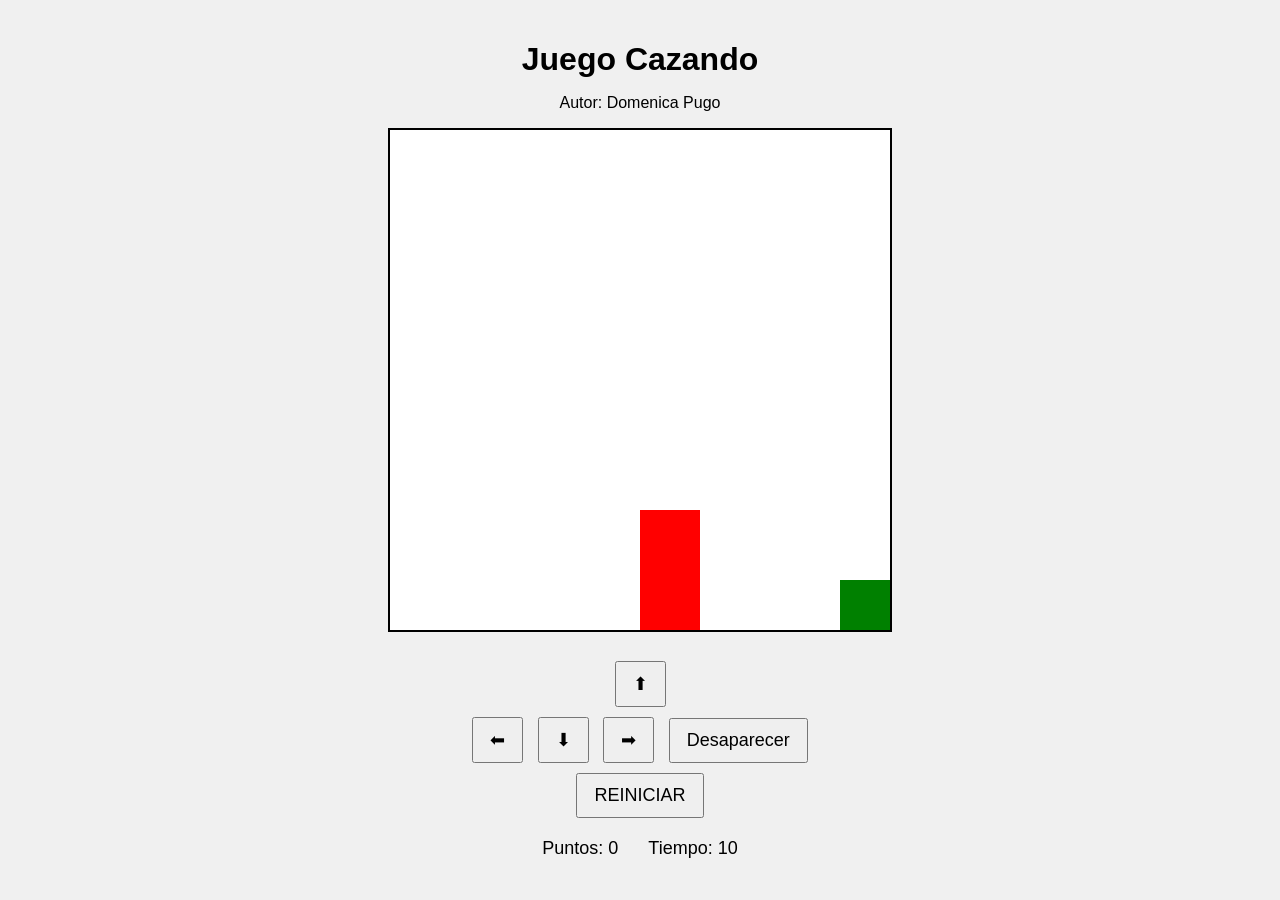
==== index.html @ c786d59f "Cambio nombre" ====
<!DOCTYPE html>
<html>
<head>
  <title>Juego Cazando</title>
  <script src="utils.js"></script>
  <link rel="stylesheet" href="cazando.css"/>
 
</head>
<body onload="iniciarJuego();">

  <h1>Juego Cazando</h1>
  <p>Autor: Domenica Pugo</p>
  <canvas id="areaJuego" width="500" height="500"></canvas>

  <div class="controles">
    <button onclick="moverArriba();">⬆</button>
    <br>
    <button onclick="moverIzquierda();">⬅</button>
    <button onclick="moverAbajo();">⬇</button>
    <button onclick="moverDerecha();">➡</button>
    <button onclick="desaparecerPersonaje();">Desaparecer</button>

    <br>
    <button onclick="reiniciar();">REINICIAR</button>
  </div>


  <div class="panel">
    <span>Puntos: <span id="puntos">0</span></span>
    <span>Tiempo: <span id="tiempo">10</span></span>
  </div>

  <p id="mensaje"></p>

  <script src="cazando.js"></script>
</body>
</html>
---- cazando.css ----
body {
  text-align: center;
  font-family: Arial, sans-serif;
  background: #f0f0f0;
  margin: 0;
  padding: 20px;
}

h1 {
  margin-bottom: 5px;
}

.panel {
  margin: 15px 0;
  font-size: 18px;
  display: flex;
  justify-content: center;
  gap: 30px;
}

canvas {
  background: white;
  border: 2px solid black;
}

.controles {
  margin-top: 20px;
}

button {
  margin: 5px;
  padding: 10px 16px;
  font-size: 18px;
  cursor: pointer;
}

#mensaje {
  font-size: 20px;
  font-weight: bold;
  color: darkred;
  margin-top: 15px;
}
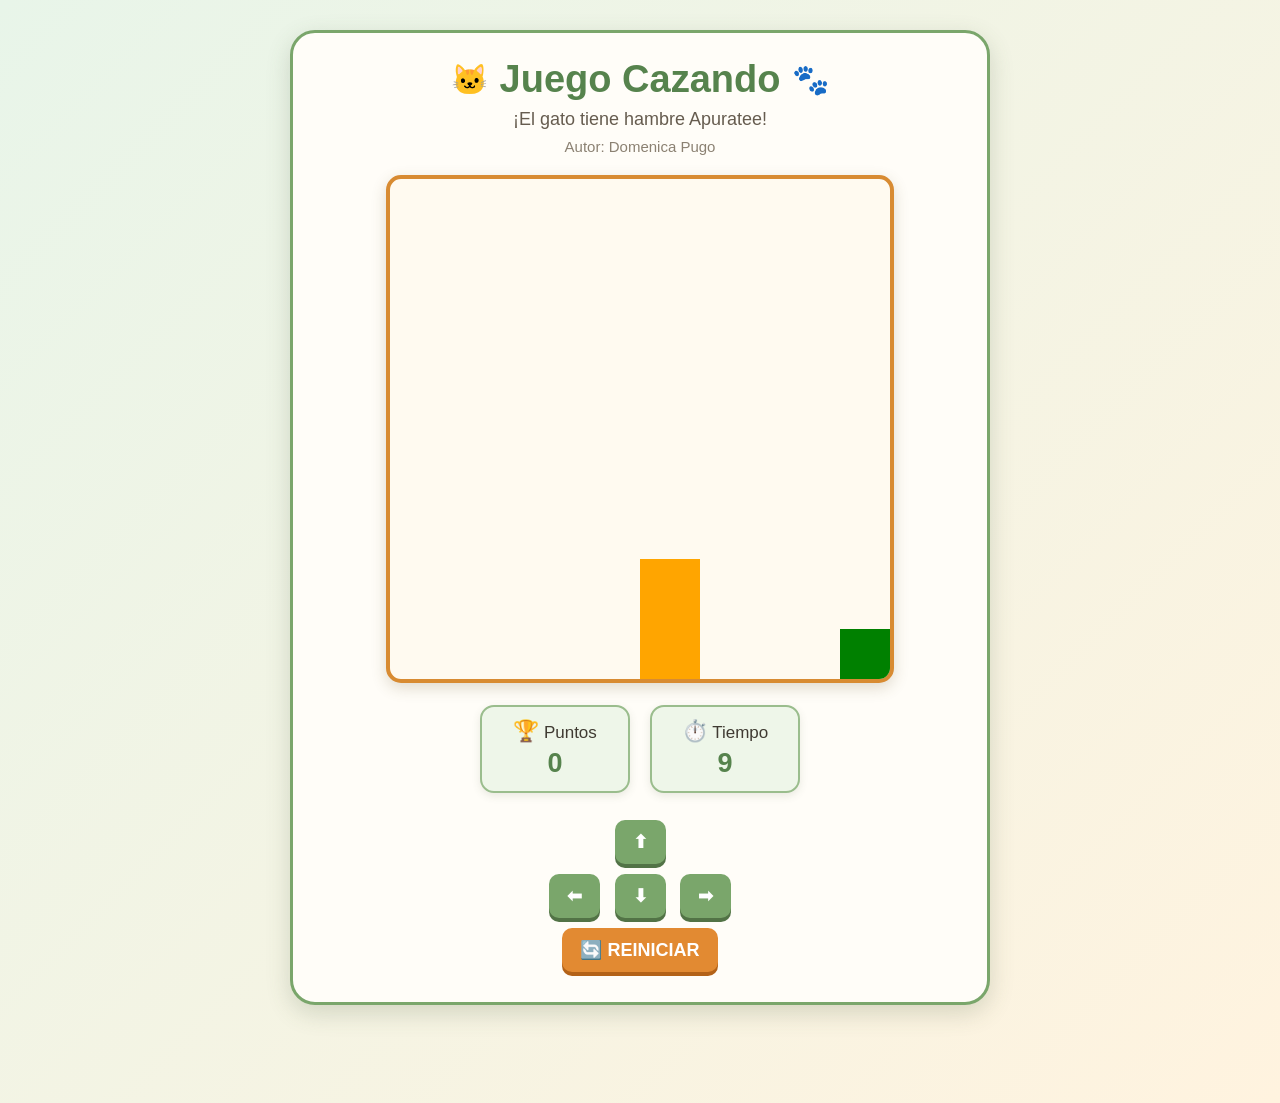
==== commit 0c2fd572: "Cambios en la parte estetica con ayuda de chatGPT" ====
--- a/index.html
+++ b/index.html
@@ -1,37 +1,74 @@
 <!DOCTYPE html>
 <html>
+
 <head>
   <title>Juego Cazando</title>
+
   <script src="utils.js"></script>
   <link rel="stylesheet" href="cazando.css"/>
- 
+
 </head>
+
 <body onload="iniciarJuego();">
 
-  <h1>Juego Cazando</h1>
-  <p>Autor: Domenica Pugo</p>
-  <canvas id="areaJuego" width="500" height="500"></canvas>
+  <div class="contenedor">
 
-  <div class="controles">
-    <button onclick="moverArriba();">⬆</button>
-    <br>
+    <div class="encabezado">
+      <div class="titulo">
+        🐱
+        <h1>Juego Cazando</h1>
+        🐾
+      </div>
+
+      <p>¡El gato tiene hambre Apuratee!</p>
+      <p class="autor">Autor: Domenica Pugo</p>
+    </div>
+
+    <div class="juego">
+      <canvas id="areaJuego" width="500" height="500"></canvas>
+    </div>
+
+    <div class="panel">
+
+      <div class="dato">
+        <span>🏆</span>
+        <span>Puntos</span>
+        <strong id="puntos">0</strong>
+      </div>
+
+      <div class="dato">
+        <span>⏱️</span>
+        <span>Tiempo</span>
+        <strong id="tiempo">10</strong>
+      </div>
+
+    </div>
+
+    <div class="controles">
+
+  <button onclick="moverArriba();">⬆</button>
+
+  <div>
     <button onclick="moverIzquierda();">⬅</button>
     <button onclick="moverAbajo();">⬇</button>
     <button onclick="moverDerecha();">➡</button>
-    <button onclick="desaparecerPersonaje();">Desaparecer</button>
-
-    <br>
-    <button onclick="reiniciar();">REINICIAR</button>
   </div>
 
+  <button class="boton-reiniciar"
+          onclick="reiniciar();">
+    🔄 REINICIAR
+  </button>
 
-  <div class="panel">
-    <span>Puntos: <span id="puntos">0</span></span>
-    <span>Tiempo: <span id="tiempo">10</span></span>
+</div>
+
+    </div>
+
+    <p id="mensaje"></p>
+
   </div>
 
-  <p id="mensaje"></p>
+  <script src="cazando.js"></script>
 
-  <script src="cazando.js"></script>
 </body>
+
 </html>
--- a/cazando.css
+++ b/cazando.css
@@ -1,42 +1,185 @@
+* {
+  box-sizing: border-box;
+}
+
 body {
   text-align: center;
   font-family: Arial, sans-serif;
-  background: #f0f0f0;
+  background: linear-gradient(135deg, #e8f5e9, #fff3df);
+  color: #3f3a32;
   margin: 0;
-  padding: 20px;
+  padding: 30px 20px;
+  min-height: 100vh;
 }
 
-h1 {
-  margin-bottom: 5px;
+.contenedor {
+  max-width: 700px;
+  margin: 0 auto;
+  padding: 25px;
+  background-color: #fffdf8;
+  border: 3px solid #7aa66b;
+  border-radius: 25px;
+  box-shadow: 0 8px 25px rgba(70, 90, 60, 0.20);
 }
 
-.panel {
-  margin: 15px 0;
-  font-size: 18px;
+/* ENCABEZADO */
+
+.encabezado {
+  margin-bottom: 20px;
+}
+
+.titulo {
   display: flex;
   justify-content: center;
-  gap: 30px;
+  align-items: center;
+  gap: 12px;
+}
+
+.titulo h1 {
+  margin: 0;
+  font-size: 38px;
+  color: #56834d;
+}
+
+.titulo {
+  font-size: 30px;
+}
+
+.encabezado p {
+  margin: 8px 0;
+  font-size: 18px;
+  color: #665c4f;
+}
+
+.encabezado .autor {
+  font-size: 15px;
+  color: #8b8172;
+}
+
+/* JUEGO */
+
+.juego {
+  padding: 0;
+  background-color: transparent;
 }
 
 canvas {
-  background: white;
-  border: 2px solid black;
+  background-color: #fffaf0;
+  border: 4px solid #d88b32;
+  border-radius: 15px;
+  display: block;
+  margin: 0 auto;
+  max-width: 100%;
+  box-shadow: 0 5px 15px rgba(100, 80, 40, 0.20);
 }
+
+/* PANEL */
+
+.panel {
+  display: flex;
+  justify-content: center;
+  gap: 20px;
+  margin: 22px 0;
+}
+
+.dato {
+  min-width: 150px;
+  padding: 12px 20px;
+  background-color: #eef6e9;
+  border: 2px solid #9abd8d;
+  border-radius: 14px;
+  font-size: 17px;
+  box-shadow: 0 3px 8px rgba(70, 90, 60, 0.12);
+}
+
+.dato span:first-child {
+  font-size: 21px;
+}
+
+.dato strong {
+  display: block;
+  margin-top: 5px;
+  font-size: 27px;
+  color: #56834d;
+}
+
+/* CONTROLES */
 
 .controles {
   margin-top: 20px;
 }
 
-button {
+.controles button {
   margin: 5px;
-  padding: 10px 16px;
+  padding: 11px 18px;
   font-size: 18px;
+  font-weight: bold;
+  border: none;
+  border-radius: 10px;
+  background-color: #7aa66b;
+  color: white;
   cursor: pointer;
+  box-shadow: 0 4px 0 #527346;
+  transition: 0.2s;
 }
 
+.controles button:hover {
+  background-color: #8dbd7d;
+  transform: translateY(-2px);
+}
+
+.controles button:active {
+  transform: translateY(2px);
+  box-shadow: 0 2px 0 #527346;
+}
+
+/* BOTON REINICIAR */
+
+.controles .boton-reiniciar {
+  background-color: #e28a32;
+  box-shadow: 0 4px 0 #b36218;
+}
+
+.controles .boton-reiniciar:hover {
+  background-color: #ed9b48;
+}
+
+/* MENSAJE */
+
 #mensaje {
+  min-height: 30px;
   font-size: 20px;
   font-weight: bold;
-  color: darkred;
-  margin-top: 15px;
+  color: #c56b20;
+  margin-top: 18px;
+}
+
+/* PANTALLAS PEQUEÑAS */
+
+@media (max-width: 550px) {
+
+  body {
+    padding: 15px;
+  }
+
+  .contenedor {
+    padding: 15px;
+  }
+
+  .titulo h1 {
+    font-size: 28px;
+  }
+
+  .panel {
+    gap: 10px;
+  }
+
+  .dato {
+    min-width: 120px;
+    padding: 10px;
+  }
+
+  .controles button {
+    font-size: 16px;
+  }
 }
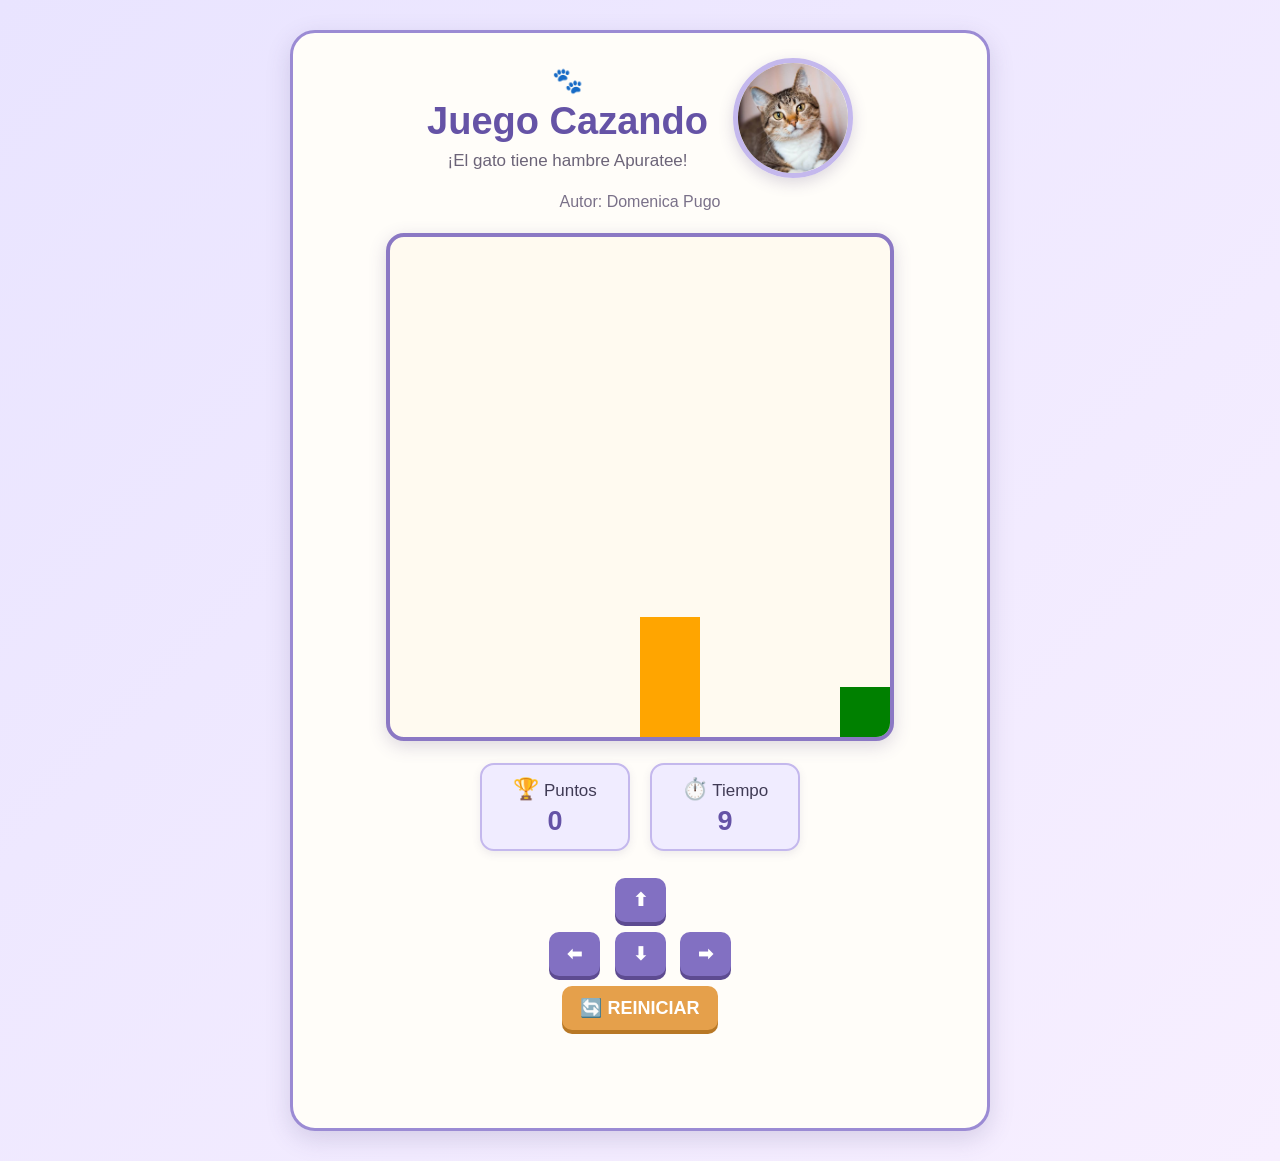
==== commit b5c57e4c: "Mas  cambios con chatGPT" ====
--- a/index.html
+++ b/index.html
@@ -14,58 +14,77 @@
   <div class="contenedor">
 
     <div class="encabezado">
+
       <div class="titulo">
-        🐱
-        <h1>Juego Cazando</h1>
-        🐾
+
+        <div class="titulo-texto">
+          <span class="huella">🐾</span>
+          <h1>Juego Cazando</h1>
+          <p>¡El gato tiene hambre Apuratee!</p>
+        </div>
+
+        <img src="gato.jpg" alt="Gato" class="imagen-gato">
+
       </div>
 
-      <p>¡El gato tiene hambre Apuratee!</p>
       <p class="autor">Autor: Domenica Pugo</p>
+
     </div>
 
+
     <div class="juego">
+
       <canvas id="areaJuego" width="500" height="500"></canvas>
+
     </div>
+
 
     <div class="panel">
 
       <div class="dato">
+
         <span>🏆</span>
         <span>Puntos</span>
+
         <strong id="puntos">0</strong>
+
       </div>
 
+
       <div class="dato">
+
         <span>⏱️</span>
         <span>Tiempo</span>
+
         <strong id="tiempo">10</strong>
+
       </div>
 
     </div>
 
+
     <div class="controles">
 
-  <button onclick="moverArriba();">⬆</button>
+      <button onclick="moverArriba();">⬆</button>
 
-  <div>
-    <button onclick="moverIzquierda();">⬅</button>
-    <button onclick="moverAbajo();">⬇</button>
-    <button onclick="moverDerecha();">➡</button>
-  </div>
+      <div>
+        <button onclick="moverIzquierda();">⬅</button>
+        <button onclick="moverAbajo();">⬇</button>
+        <button onclick="moverDerecha();">➡</button>
+      </div>
 
-  <button class="boton-reiniciar"
-          onclick="reiniciar();">
-    🔄 REINICIAR
-  </button>
-
-</div>
+      <button class="boton-reiniciar"
+              onclick="reiniciar();">
+        🔄 REINICIAR
+      </button>
 
     </div>
+
 
     <p id="mensaje"></p>
 
   </div>
+
 
   <script src="cazando.js"></script>
 
--- a/cazando.css
+++ b/cazando.css
@@ -5,58 +5,83 @@
 body {
   text-align: center;
   font-family: Arial, sans-serif;
-  background: linear-gradient(135deg, #e8f5e9, #fff3df);
-  color: #3f3a32;
+  background: linear-gradient(135deg, #e9e4ff, #f7efff);
+  color: #403b55;
   margin: 0;
   padding: 30px 20px;
   min-height: 100vh;
 }
+
+
+/* CONTENEDOR */
 
 .contenedor {
   max-width: 700px;
   margin: 0 auto;
   padding: 25px;
-  background-color: #fffdf8;
-  border: 3px solid #7aa66b;
+  background-color: #fffdf9;
+  border: 3px solid #9b8bd4;
   border-radius: 25px;
-  box-shadow: 0 8px 25px rgba(70, 90, 60, 0.20);
-}
+  box-shadow: 0 8px 25px rgba(80, 65, 120, 0.18);
+}
+
 
 /* ENCABEZADO */
 
 .encabezado {
-  margin-bottom: 20px;
+  margin-bottom: 22px;
 }
 
 .titulo {
   display: flex;
   justify-content: center;
   align-items: center;
-  gap: 12px;
+  gap: 25px;
+}
+
+.titulo-texto {
+  text-align: center;
+}
+
+.huella {
+  font-size: 25px;
 }
 
 .titulo h1 {
+  margin: 5px 0 8px 0;
+  font-size: 38px;
+  color: #6553a6;
+}
+
+.titulo p {
   margin: 0;
-  font-size: 38px;
-  color: #56834d;
-}
-
-.titulo {
-  font-size: 30px;
-}
-
-.encabezado p {
-  margin: 8px 0;
-  font-size: 18px;
-  color: #665c4f;
-}
+  font-size: 17px;
+  color: #6c6478;
+}
+
+
+/* IMAGEN DEL GATO */
+
+.imagen-gato {
+  width: 120px;
+  height: 120px;
+  object-fit: cover;
+  border-radius: 50%;
+  border: 5px solid #c4b8ed;
+  box-shadow: 0 5px 15px rgba(80, 65, 120, 0.20);
+}
+
+
+/* AUTOR */
 
 .encabezado .autor {
-  font-size: 15px;
-  color: #8b8172;
-}
-
-/* JUEGO */
+  margin: 15px 0 0 0;
+  font-size: 16px;
+  color: #7a7189;
+}
+
+
+/* AREA DEL JUEGO */
 
 .juego {
   padding: 0;
@@ -65,13 +90,14 @@
 
 canvas {
   background-color: #fffaf0;
-  border: 4px solid #d88b32;
-  border-radius: 15px;
+  border: 4px solid #8b78c4;
+  border-radius: 18px;
   display: block;
   margin: 0 auto;
   max-width: 100%;
-  box-shadow: 0 5px 15px rgba(100, 80, 40, 0.20);
-}
+  box-shadow: 0 5px 18px rgba(80, 65, 120, 0.20);
+}
+
 
 /* PANEL */
 
@@ -85,11 +111,11 @@
 .dato {
   min-width: 150px;
   padding: 12px 20px;
-  background-color: #eef6e9;
-  border: 2px solid #9abd8d;
+  background-color: #f0ecff;
+  border: 2px solid #c4b8ed;
   border-radius: 14px;
   font-size: 17px;
-  box-shadow: 0 3px 8px rgba(70, 90, 60, 0.12);
+  box-shadow: 0 3px 8px rgba(80, 65, 120, 0.10);
 }
 
 .dato span:first-child {
@@ -100,8 +126,9 @@
   display: block;
   margin-top: 5px;
   font-size: 27px;
-  color: #56834d;
-}
+  color: #6553a6;
+}
+
 
 /* CONTROLES */
 
@@ -116,33 +143,35 @@
   font-weight: bold;
   border: none;
   border-radius: 10px;
-  background-color: #7aa66b;
+  background-color: #8270c2;
   color: white;
   cursor: pointer;
-  box-shadow: 0 4px 0 #527346;
+  box-shadow: 0 4px 0 #5d4b91;
   transition: 0.2s;
 }
 
 .controles button:hover {
-  background-color: #8dbd7d;
+  background-color: #9484cf;
   transform: translateY(-2px);
 }
 
 .controles button:active {
   transform: translateY(2px);
-  box-shadow: 0 2px 0 #527346;
-}
+  box-shadow: 0 2px 0 #5d4b91;
+}
+
 
 /* BOTON REINICIAR */
 
 .controles .boton-reiniciar {
-  background-color: #e28a32;
-  box-shadow: 0 4px 0 #b36218;
+  background-color: #e5a04b;
+  box-shadow: 0 4px 0 #b87826;
 }
 
 .controles .boton-reiniciar:hover {
-  background-color: #ed9b48;
-}
+  background-color: #edb263;
+}
+
 
 /* MENSAJE */
 
@@ -150,9 +179,10 @@
   min-height: 30px;
   font-size: 20px;
   font-weight: bold;
-  color: #c56b20;
+  color: #7355a8;
   margin-top: 18px;
 }
+
 
 /* PANTALLAS PEQUEÑAS */
 
@@ -166,8 +196,18 @@
     padding: 15px;
   }
 
+  .titulo {
+    flex-direction: column;
+    gap: 12px;
+  }
+
   .titulo h1 {
-    font-size: 28px;
+    font-size: 30px;
+  }
+
+  .imagen-gato {
+    width: 100px;
+    height: 100px;
   }
 
   .panel {
